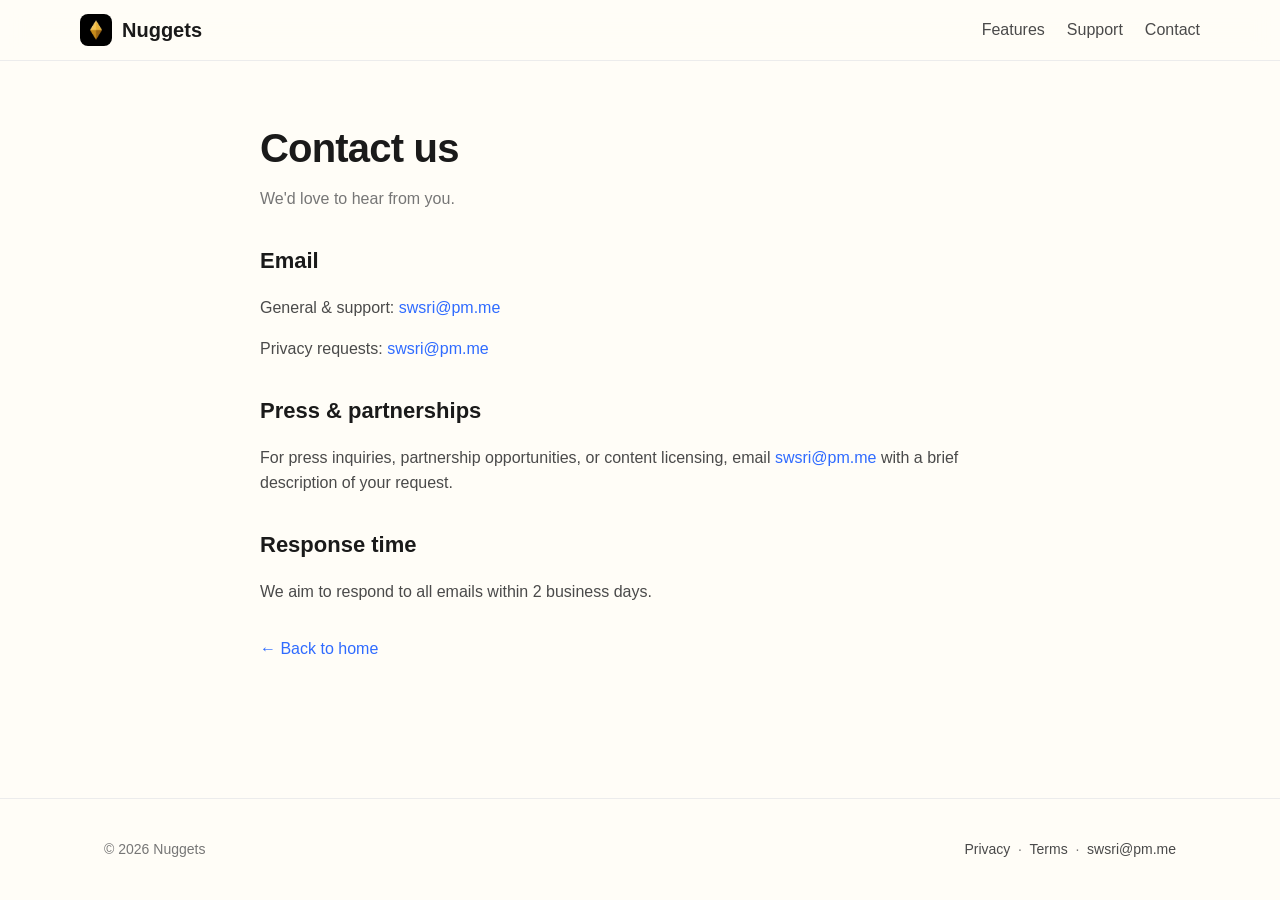
==== contact.html @ 09aeb0f7 "Initial landing site" ====
<!doctype html>
<html lang="en">
<head>
<meta charset="utf-8" />
<meta name="viewport" content="width=device-width, initial-scale=1" />
<title>Contact — Nuggets</title>
<link rel="icon" type="image/png" href="assets/icons/icon-180.png" />
<link rel="stylesheet" href="assets/styles.css" />
</head>
<body>
<header class="nav"><div class="container nav-inner">
  <a class="brand brand-link" href="./"><img src="assets/icons/icon-180.png" alt="" /> Nuggets</a>
  <nav class="nav-links">
    <a href="index.html#features">Features</a>
    <a href="support.html">Support</a>
    <a href="contact.html">Contact</a>
  </nav>
</div></header>

<main class="container doc">
  <h1>Contact us</h1>
  <p class="updated">We'd love to hear from you.</p>

  <h2>Email</h2>
  <p>General &amp; support: <a href="mailto:swsri@pm.me">swsri@pm.me</a></p>
  <p>Privacy requests: <a href="mailto:swsri@pm.me?subject=Privacy%20Request">swsri@pm.me</a></p>

  <h2>Press &amp; partnerships</h2>
  <p>For press inquiries, partnership opportunities, or content licensing, email <a href="mailto:swsri@pm.me?subject=Partnership">swsri@pm.me</a> with a brief description of your request.</p>

  <h2>Response time</h2>
  <p>We aim to respond to all emails within 2 business days.</p>

  <p style="margin-top:32px"><a href="index.html">← Back to home</a></p>
</main>

<footer class="footer"><div class="container footer-bottom">
  <div>© <span id="yr"></span> Nuggets</div>
  <div><a href="privacy.html">Privacy</a> &nbsp;·&nbsp; <a href="terms.html">Terms</a> &nbsp;·&nbsp; <a href="mailto:swsri@pm.me">swsri@pm.me</a></div>
</div></footer>
<script>document.getElementById('yr').textContent = new Date().getFullYear();</script>
</body>
</html>
---- assets/styles.css ----
:root {
  --bg: #fffdf7;
  --ink: #1a1a1a;
  --ink-soft: #4a4a4a;
  --muted: #767676;
  --accent: #ffb800;
  --accent-ink: #1a1a1a;
  --blue: #2f6bff;
  --pink: #ffd8e8;
  --green: #c8efc4;
  --orange: #ffd9b8;
  --card: #ffffff;
  --line: #ececec;
  --radius: 18px;
  --shadow: 0 8px 30px rgba(0,0,0,.06);
  --max: 1120px;
  --font: -apple-system, BlinkMacSystemFont, "Segoe UI", Roboto, "Helvetica Neue", Arial, sans-serif;
}

* { box-sizing: border-box; }
html, body { margin: 0; padding: 0; }
body {
  font-family: var(--font);
  color: var(--ink);
  background: var(--bg);
  -webkit-font-smoothing: antialiased;
  line-height: 1.55;
}

a { color: var(--blue); text-decoration: none; }
a:hover { text-decoration: underline; }

.container { max-width: var(--max); margin: 0 auto; padding: 0 24px; }

/* Nav */
.nav {
  position: sticky; top: 0; z-index: 10;
  background: rgba(255,253,247,.85);
  backdrop-filter: saturate(180%) blur(12px);
  border-bottom: 1px solid var(--line);
}
.nav-inner {
  display: flex; align-items: center; justify-content: space-between;
  padding: 14px 0;
}
.brand { display: flex; align-items: center; gap: 10px; font-weight: 800; font-size: 20px; color: var(--ink); }
.brand img { width: 32px; height: 32px; border-radius: 8px; }
.nav-links { display: flex; gap: 22px; align-items: center; }
.nav-links a { color: var(--ink-soft); font-weight: 500; }
.nav-links a:hover { color: var(--ink); text-decoration: none; }

/* Hero */
.hero {
  padding: 72px 0 56px;
  display: grid;
  grid-template-columns: 1.1fr .9fr;
  gap: 48px;
  align-items: center;
}
.eyebrow {
  display: inline-block;
  background: var(--accent);
  color: var(--accent-ink);
  font-weight: 700;
  font-size: 13px;
  padding: 6px 12px;
  border-radius: 999px;
  letter-spacing: .3px;
}
.hero h1 {
  font-size: clamp(36px, 5vw, 60px);
  line-height: 1.05;
  margin: 18px 0 16px;
  letter-spacing: -.02em;
  font-weight: 900;
}
.hero p.lede {
  font-size: 19px; color: var(--ink-soft); margin: 0 0 28px; max-width: 560px;
}
.cta-row { display: flex; gap: 14px; flex-wrap: wrap; }
.store-btn {
  display: inline-flex; align-items: center; gap: 10px;
  padding: 12px 20px; border-radius: 12px;
  background: var(--ink); color: #fff; font-weight: 600;
  border: 1px solid var(--ink);
}
.store-btn:hover { text-decoration: none; opacity: .92; }
.store-btn .small { font-size: 11px; opacity: .8; display: block; line-height: 1; }
.store-btn .big { font-size: 16px; font-weight: 700; }
.store-btn.disabled {
  background: #efefef; color: var(--muted); border-color: var(--line); cursor: not-allowed;
}
.store-btn.disabled:hover { opacity: 1; }

.hero-art {
  position: relative; min-height: 520px;
  display: flex; align-items: center; justify-content: center;
}
.hero-art .phone {
  width: 100%; max-width: 320px;
  border-radius: 36px;
  box-shadow: 0 30px 60px rgba(0,0,0,.18);
}
.hero-art::before {
  content: "";
  position: absolute; inset: 30px;
  background: var(--accent);
  border-radius: 50% 60% 40% 50% / 50% 50% 60% 50%;
  z-index: -1;
  filter: blur(2px);
  opacity: .55;
}

/* Features */
.section { padding: 72px 0; }
.section h2 {
  font-size: clamp(28px, 3.4vw, 40px);
  margin: 0 0 12px; letter-spacing: -.02em; font-weight: 900;
}
.section .sub { color: var(--ink-soft); max-width: 640px; margin: 0 0 40px; }

.features {
  display: grid;
  grid-template-columns: repeat(2, 1fr);
  gap: 24px;
}
.feature {
  background: var(--card);
  border: 1px solid var(--line);
  border-radius: var(--radius);
  overflow: hidden;
  display: flex; align-items: stretch;
  box-shadow: var(--shadow);
}
.feature .copy { padding: 28px; display: flex; flex-direction: column; justify-content: center; }
.feature .copy h3 { margin: 0 0 8px; font-size: 22px; }
.feature .copy p { margin: 0; color: var(--ink-soft); }
.feature img { width: 44%; object-fit: cover; align-self: stretch; }

/* How it works */
.steps { display: grid; grid-template-columns: repeat(3, 1fr); gap: 20px; }
.step {
  background: var(--card); border: 1px solid var(--line); border-radius: var(--radius);
  padding: 24px;
}
.step .num {
  display: inline-flex; align-items: center; justify-content: center;
  width: 32px; height: 32px; border-radius: 50%;
  background: var(--accent); font-weight: 800; margin-bottom: 12px;
}
.step h3 { margin: 0 0 6px; font-size: 18px; }
.step p { margin: 0; color: var(--ink-soft); }

/* CTA strip */
.cta-strip {
  background: var(--ink); color: #fff;
  border-radius: var(--radius);
  padding: 40px;
  display: flex; flex-wrap: wrap; align-items: center; justify-content: space-between; gap: 20px;
}
.cta-strip h2 { color: #fff; margin: 0 0 6px; font-size: 28px; }
.cta-strip p { margin: 0; color: #cfcfcf; }

/* Footer */
.footer { border-top: 1px solid var(--line); padding: 40px 0; margin-top: 40px; color: var(--muted); font-size: 14px; }
.footer-grid { display: grid; grid-template-columns: 1.4fr .8fr .8fr; gap: 28px; margin-bottom: 24px; }
.footer h4 { color: var(--ink); margin: 0 0 10px; font-size: 14px; text-transform: uppercase; letter-spacing: .08em; }
.footer ul { list-style: none; margin: 0; padding: 0; }
.footer li { margin: 6px 0; }
.footer a { color: var(--ink-soft); }
.footer-bottom { display: flex; justify-content: space-between; flex-wrap: wrap; gap: 10px; }

/* Doc pages */
.doc { padding: 56px 0 80px; max-width: 760px; }
.doc h1 { font-size: 40px; margin: 0 0 8px; letter-spacing: -.02em; }
.doc .updated { color: var(--muted); margin: 0 0 32px; }
.doc h2 { margin-top: 32px; font-size: 22px; }
.doc p, .doc li { color: var(--ink-soft); }
.doc a { color: var(--blue); }

/* Responsive */
@media (max-width: 860px) {
  .hero { grid-template-columns: 1fr; padding: 48px 0 24px; }
  .hero-art { min-height: 420px; order: -1; }
  .features { grid-template-columns: 1fr; }
  .feature img { width: 40%; }
  .steps { grid-template-columns: 1fr; }
  .footer-grid { grid-template-columns: 1fr 1fr; }
  .nav-links a:not(.brand-link) { display: none; }
}
@media (max-width: 520px) {
  .feature { flex-direction: column; }
  .feature img { width: 100%; max-height: 260px; }
  .cta-strip { padding: 28px; }
}
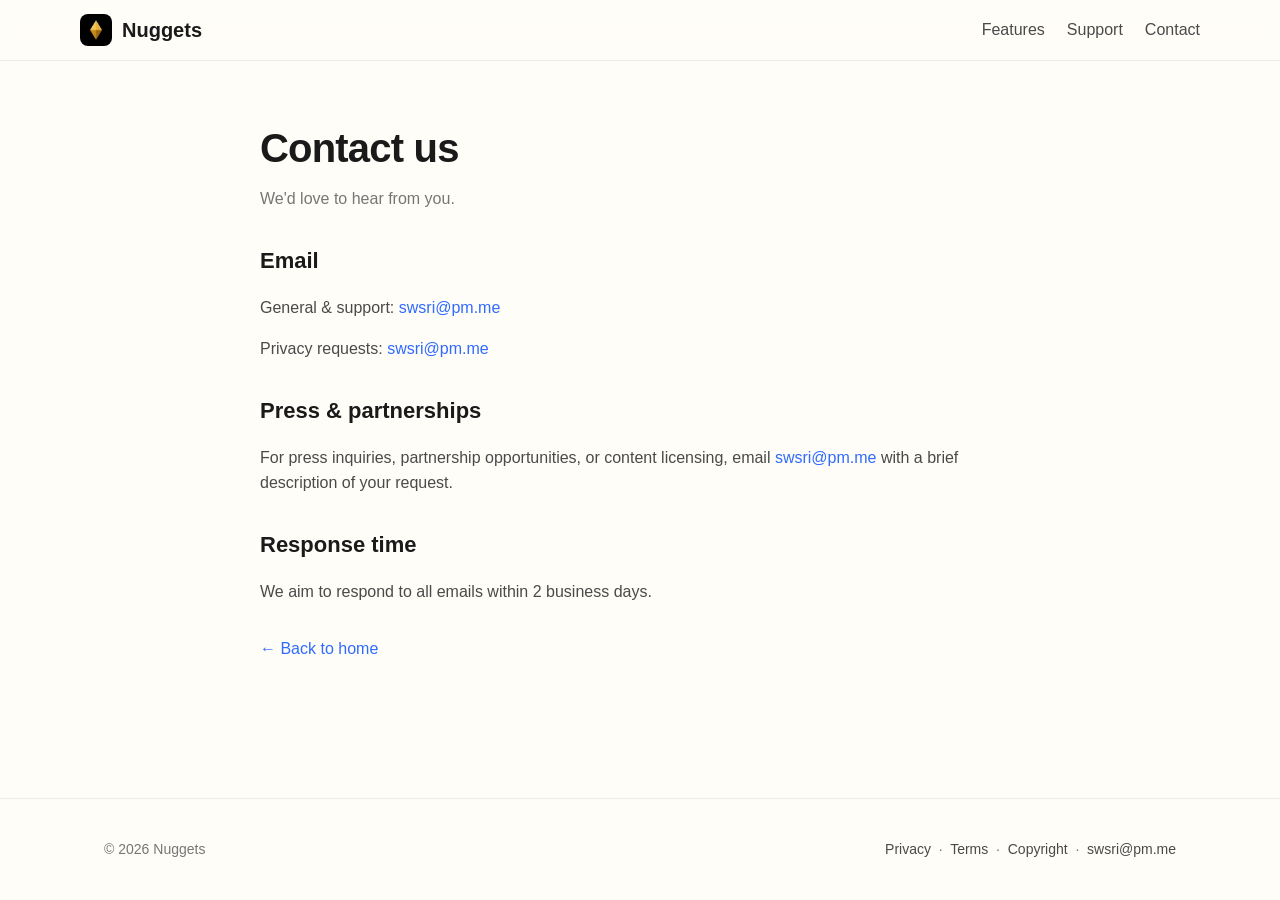
==== commit bd7ec961: "copyright" ====
--- a/contact.html
+++ b/contact.html
@@ -36,7 +36,7 @@
 
 <footer class="footer"><div class="container footer-bottom">
   <div>© <span id="yr"></span> Nuggets</div>
-  <div><a href="privacy.html">Privacy</a> &nbsp;·&nbsp; <a href="terms.html">Terms</a> &nbsp;·&nbsp; <a href="mailto:swsri@pm.me">swsri@pm.me</a></div>
+  <div><a href="privacy.html">Privacy</a> &nbsp;·&nbsp; <a href="terms.html">Terms</a> &nbsp;·&nbsp; <a href="copyright.html">Copyright</a> &nbsp;·&nbsp; <a href="mailto:swsri@pm.me">swsri@pm.me</a></div>
 </div></footer>
 <script>document.getElementById('yr').textContent = new Date().getFullYear();</script>
 </body>
